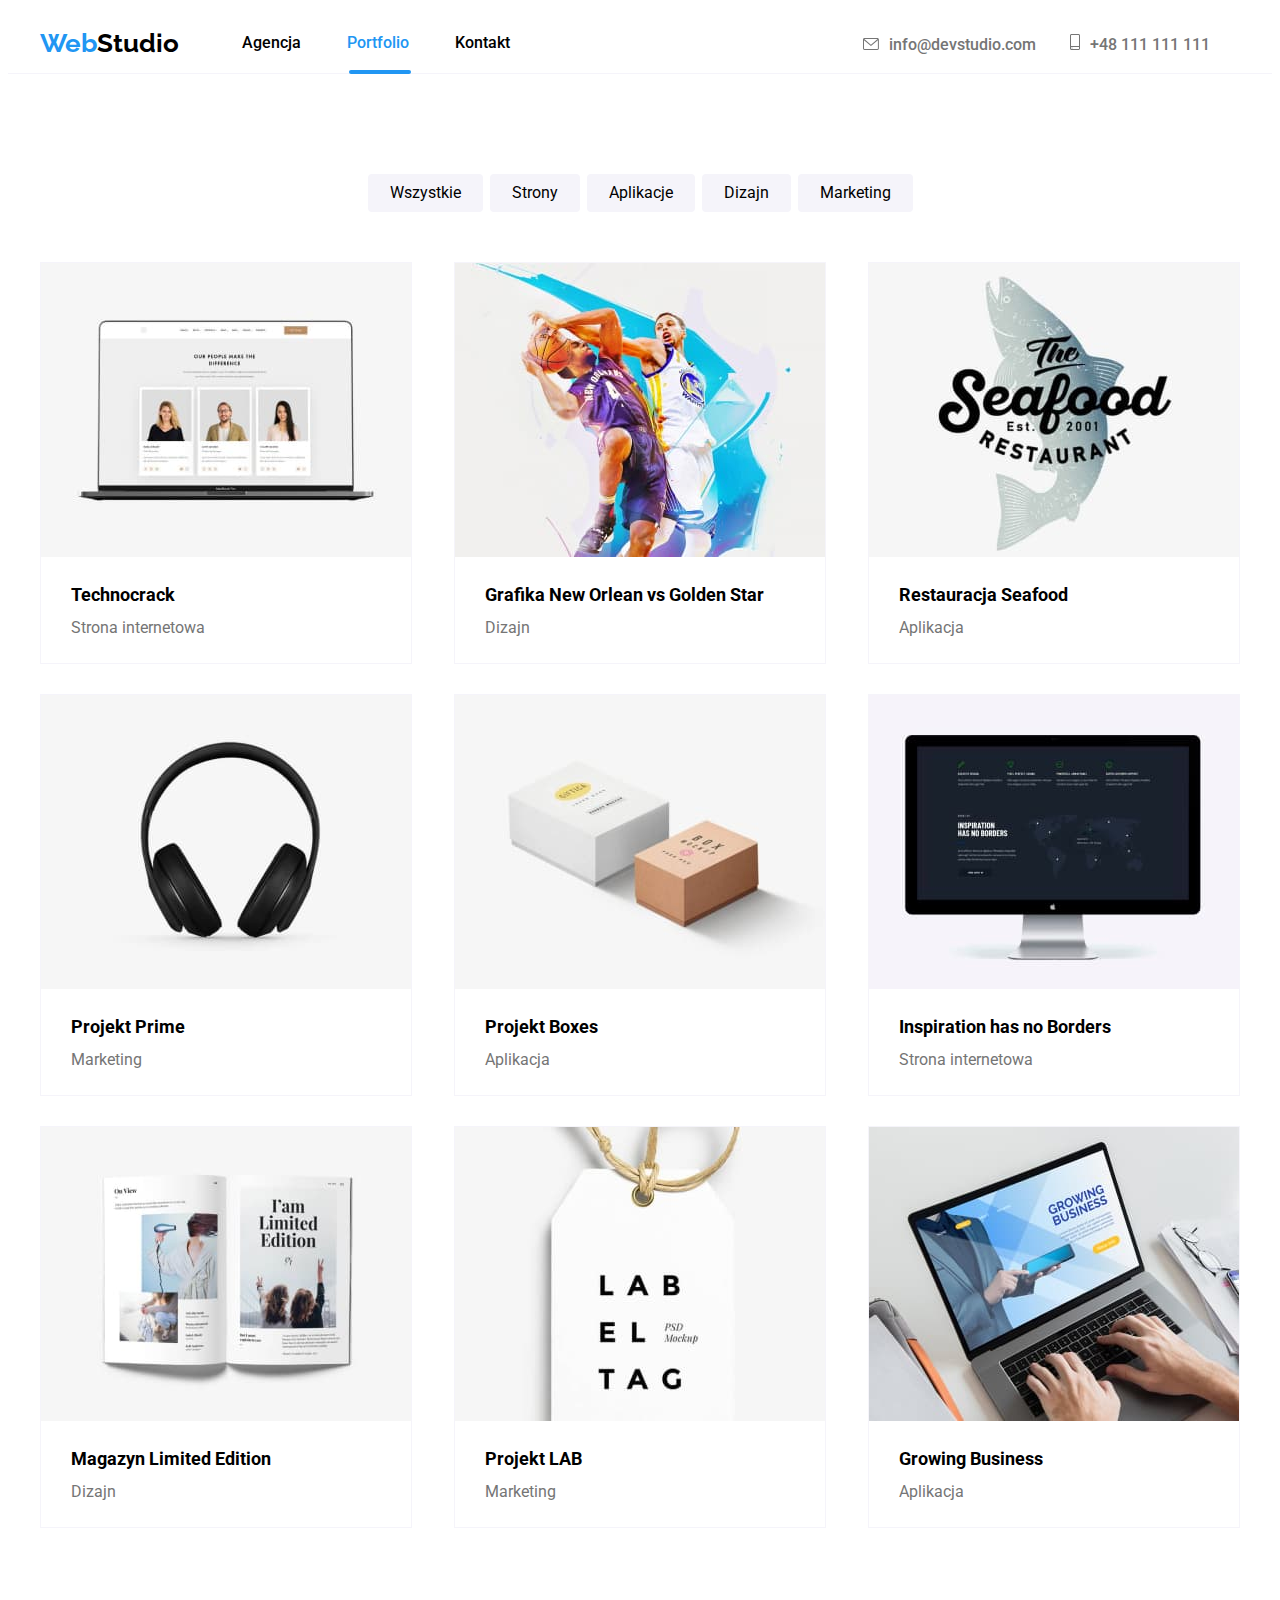
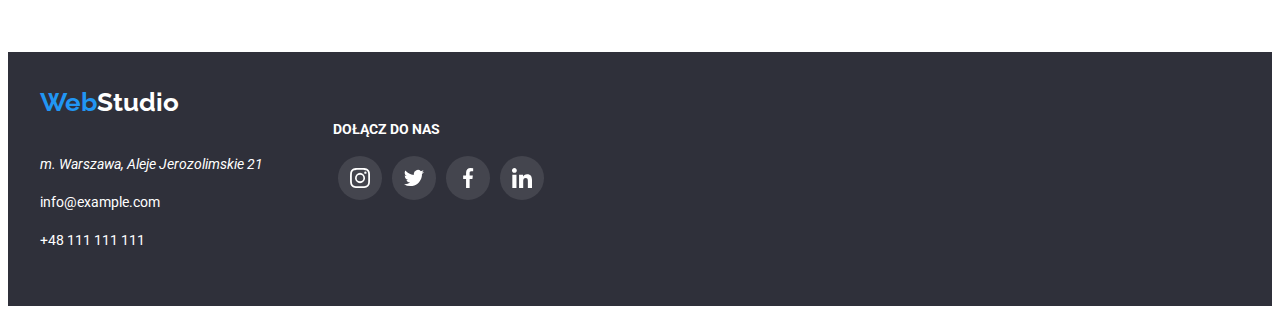
==== portfolio.html @ cbc731ed "first time" ====
<!DOCTYPE html><!--Format Pliku dla wyszukiwarki-->
<html lang="pl">
    <head>
        <title>Portfolio</title><!--Tytuł Strony-->
        <meta charset="utf-8"/><!--System kodowania-->
        <meta name="description" content="Drugie zadanie domowe"/><!--Opis strony-->
        <meta name="keywords" content="homework2, goit, fullstack, developer"/><!--Słowa klucz-->
        <link rel="stylesheet" href="https://cdnjs.cloudflare.com/ajax/libs/modern-normalize/1.1.0/modern-normalize.min.css" integrity="sha512-wpPYUAdjBVSE4KJnH1VR1HeZfpl1ub8YT/NKx4PuQ5NmX2tKuGu6U/JRp5y+Y8XG2tV+wKQpNHVUX03MfMFn9Q==" crossorigin="anonymous" referrerpolicy="no-referrer" />
        <link rel="stylesheet" href="./css/style.css"/>
        <link rel="preconnect" href="https://fonts.googleapis.com">
        <link rel="preconnect" href="https://fonts.gstatic.com" crossorigin>
        <link href="https://fonts.googleapis.com/css2?family=Raleway:wght@700&family=Roboto:wght@400;500;700;900&display=swap" rel="stylesheet">
    </head>
    <body> 
        <header><!--Nagłówek-->
            <div class="container header">
                <a class="box" href="https://bgal23.github.io/goit-markup-hw-06/">
                    <h4 class="logo"><span class="blue">Web</span>Studio</h4>
                </a><!--Główny link-->
                <nav><!--Nawigacja do podstron-->
                    <ul class="box">
                        <li class="item "><a class="link" href="https://bgal23.github.io/goit-markup-hw-06/">Agencja</a></li>
                        <li class="item special"><div class="line"></div><a class="link" href="./portfolio.html">Portfolio</a></li>
                        <li class="item"><a class="link" href="./kontakt.html">Kontakt</a></li>
                    </ul>
                </nav>
                <div class="box-right">
                    <span><a class="link-2" href="mailto:info@devstudio.com"><svg width="16px" height="12px">
                                <use href="./images/icons.svg#icon-envelope"></use>
                            </svg>info@devstudio.com</a></span><!--Mail-->
                    <span><a class="link-2" href="tel:+48111111111"><svg width="10px" height="16px">
                                <use href="./images/icons.svg#icon-smartphone"></use>
                            </svg>+48 111 111 111</a></span><!--Telefon-->
                </div>
            </div>
        </header>
        <main><!--Główna-->
            <div class="box-portfolio">
                <div class="box-buttons container">
                    <button type="button">Wszystkie</button>
                    <button type="button">Strony</button>
                    <button type="button">Aplikacje</button>
                    <button type="button">Dizajn</button>
                    <button type="button">Marketing</button>
                </div>
                <section class="section-fifth">
                    <div>
                        <ul class="box container">
                            <li class="item"><div class="note-box"><div class="note">Lorem ipsum dolor, sit amet consectetur adipisicing elit. Molestias unde, recusandae sunt tempore repellendus qui ipsa delectus sequi natus soluta. Sunt quod aliquam quas vel distinctio rerum debitis blanditiis praesentium.</div></div><img src="./images/img3.1.jpg" width="370" height="294" alt="laptop"><h4 class="font">Technocrack</h4><p class="font-2">Strona internetowa</p></li>
                            <li class="item"><div class="note-box"><div class="note">Lorem ipsum dolor sit amet, consectetur adipisicing elit. Itaque, cum molestiae? Ea amet, ab perspiciatis quo explicabo veniam laboriosam laborum ut. Non a eos molestias sequi alias doloremque quos ex?</div></div><img src="./images/img3.2.jpg" width="370" height="294" alt="basketball"><h4 class="font">Grafika New Orlean vs Golden Star</h4><p class="font-2">Dizajn</p></li>
                            <li class="item"><div class="note-box"><div class="note">Lorem ipsum dolor sit amet, consectetur adipisicing elit. Esse reiciendis commodi earum dignissimos molestias magnam distinctio dolor beatae non officia, adipisci tempora saepe ullam ex labore repellat maiores laboriosam molestiae.</div></div><img src="./images/img3.3.jpg" width="370" height="294" alt="logo fish"><h4 class="font">Restauracja Seafood</h4><p class="font-2">Aplikacja</p></li>
                            <li class="item"><div class="note-box"><div class="note">Lorem ipsum dolor sit amet consectetur adipisicing elit. Quam officia incidunt maxime non sequi atque voluptatem ipsum? Illum odit provident incidunt ipsa? Ducimus saepe repudiandae voluptatibus, consectetur delectus veritatis. Quidem!</div></div><img src="./images/img3.4.jpg" width="370" height="294" alt="headphones"><h4 class="font">Projekt Prime</h4><p class="font-2">Marketing</p></li>
                            <li class="item"><div class="note-box"><div class="note">Lorem ipsum dolor sit amet, consectetur adipisicing elit. Dolore aut natus dignissimos eius distinctio itaque a quis unde eligendi incidunt quibusdam totam corporis accusamus ipsa odio, quam animi quidem! Quo.</div></div><img src="./images/img3.5.jpg" width="370" height="294" alt="boxes"><h4 class="font">Projekt Boxes</h4><p class="font-2">Aplikacja</p></li>
                            <li class="item"><div class="note-box"><div class="note">Lorem ipsum dolor sit amet consectetur, adipisicing elit. Non tenetur, quia nam dignissimos dolore ducimus velit reiciendis. Laudantium, veritatis saepe amet omnis molestias quibusdam praesentium esse, qui, voluptatibus iure deserunt?</div></div><img src="./images/img3.6.jpg" width="370" height="294" alt="monitor"><h4 class="font">Inspiration has no Borders</h4><p class="font-2">Strona internetowa</p></li>
                            <li class="item"><div class="note-box"><div class="note">Lorem ipsum dolor sit amet, consectetur adipisicing elit. Explicabo delectus nam suscipit nisi illo debitis, ut ratione animi perspiciatis ipsa ab eum libero eaque praesentium ad. Facilis voluptate laudantium tempore?</div></div><img src="./images/img3.7.jpg" width="370" height="294" alt="book"><h4 class="font">Magazyn Limited Edition</h4><p class="font-2">Dizajn</p></li>
                            <li class="item"><div class="note-box"><div class="note">Lorem ipsum dolor sit amet consectetur adipisicing elit. Possimus, saepe temporibus, velit laborum aliquam, adipisci itaque odit eum fugiat expedita amet assumenda omnis nihil harum repellendus facilis eveniet consectetur numquam.</div></div><img src="./images/img3.8.jpg" width="370" height="294" alt="tag"><h4 class="font">Projekt LAB</h4><p class="font-2">Marketing</p></li>
                            <li class="item"><div class="note-box"><div class="note">Lorem ipsum dolor sit amet consectetur, adipisicing elit. Ullam, est possimus. Doloremque dolorum sunt eaque quam maxime enim? Praesentium iusto velit id aut earum fugiat, laborum quibusdam perferendis accusamus voluptas?</div></div><img src="./images/img3.9.jpg" width="370" height="294" alt="laptop"><h4 class="font">Growing Business</h4><p class="font-2">Aplikacja</p></li>
                        </ul>
                    </div>
                </section>
            </div>
        </main>
        <footer><!--Stopka-->
            <div class="footer container">
                <div>
                    <h4 class="logo"><span class="blue">Web</span>Studio</h4>
                    <address><p>m. Warszawa, Aleje Jerozolimskie 21</p></address><!--Adres-->
                    <p>info@example.com</p>
                    <p>+48 111 111 111</p>
                </div>
                <div class="box">
                    <h5 class="font">DOŁĄCZ DO NAS</h5>
                    <ul class="item">
                        <li><svg class="icon" width="44px" height="44px"><use href="./images/icons.svg#icon-instagram"></use></svg></li>
                        <li><svg class="icon" width="44px" height="44px"><use href="./images/icons.svg#icon-twitter"></use></svg></li>
                        <li><svg class="icon" width="44px" height="44px"><use href="./images/icons.svg#icon-facebook"></use></svg></li>
                        <li><svg class="icon" width="44px" height="44px"><use href="./images/icons.svg#icon-linkedin"></use></svg></li>
                    </ul>
                </div>
            </div>
        </footer>
    </body>
</html>
---- css/style.css ----
:root {
    --black-color: #000000;
    --white-color: #ffffff;
    --dark-color: #2F303A;
    --blue-color: #2196F3;
    --grey-color: #757575;
    --light-color: #F5F4FA;
    --light2-color: #AFB1B8;
} 
body {
    color: var(--grey-color);
    font-family: 'Roboto', sans-serif;
    font-size: 14px;
    font-weight: 400;
    line-height: 16px;
}

header {
    background-color: var(--white-color);
    font-weight: 500;
    color: var(--black-color);
    font-size: 16px;
    height: 80px;
}
footer {
    background: var(--dark-color);
    color: var(--white-color);
    line-height: 1.5rem;
    display: flex;
    flex-direction: column;
}
.logo {
    font-family: 'Raleway';
    font-weight: 700;
    font-size: 26px;
    line-height: 1.9375rem;
}
.logo .blue {
    color:  var(--blue-color);
}
.section-first {
    background-image: linear-gradient(rgba(47, 48, 58, 0.4),rgba(47, 48, 58, 0.4)), url(../images/background.jpg);
    background-repeat: no-repeat;
    background-position: 50%;
    background-size: 1600px;
    color: var(--white-color);
    font-weight: 900;
    font-size: 44px;
    line-height: 4.75rem;
    display: flex;
    flex-direction: column;
    justify-content: center;
    height: 600px;
    margin: auto;
    text-align: center;
    border-top: 1px solid var(--light-color);
}    
.section-first .item {
    max-width: 900px;
    margin: 100px auto 0;
}
.section-second .font{
    color: var(--black-color);
    font-weight: 700;
    text-transform: uppercase;
    padding: 0 30px 0;
}
.section-second .item {
    line-height: 1.5rem;
    padding: 0 30px;
}
.section-second .icon {
    width: 270px;
    height: 120px;
    margin-left: 25px;
    background-color: var(--light-color);
    border-radius: 4px;
} 
.section-third .big-font {
    font-weight: 700;
    font-size: 36px;
    line-height: 2.625rem;
    color: var(--black-color);
    display: flex;
    justify-content: center;
    align-items: center;
    margin: 50px;
}
.section-fourth {
    background: var(--light-color);
    font-weight: 500;
    font-size: 16px;
    line-height: 1.1875rem;
}
.section-fourth .big-font {
    font-weight: 700;
    font-size: 36px;
    line-height: 2.625rem;
    color: var(--black-color);
    display: flex;
    justify-content: center;
    align-items: center;
    margin-top: 94px;
}
.section-fourth .font {
    font-weight: 500;
    color: var(--black-color);
}
.section-4 .big-font {
    font-weight: 700;
    font-size: 36px;
    line-height: 2.625rem;
    color: var(--black-color);
    display: flex;
    justify-content: center;
    align-items: center;
    margin-top: 94px;
}
.section-4 .box {
list-style-type: none;
display: flex;
justify-content: space-between;
padding: 0;
margin-bottom: 94px;
}
.section-4 .icon {
    border: 1px solid var(--light2-color);
    fill: var(--light2-color);
    border-radius: 4px;
    cursor: pointer;
}
.section-4 .icon:hover {
    border: 1px solid var(--blue-color);
    fill: var(--blue-color);
}
.section-fifth {
    font-size: 16px;
    line-height: 1.875rem;
}
.section-fifth .font{
    font-weight: 700;
    font-size: 18px;
    line-height: 2.25rem;
    color:  var(--black-color);
    margin: 20px 0 0 30px;

}
.section-fifth .font-2{
    margin-left: 30px;
    margin:0 0 20px 30px;
}
a {
    text-decoration: none;
    color: var(--black-color);
}
.special a {
    color: var(--blue-color);
}
.link:hover {
    color: var(--blue-color);
}
.link-2 {
    color: var(--grey-color);
    margin-right: 30px;
    fill: var(--grey-color);
}
.link-2 > svg {
    margin-right: 10px;
}
.link-2:hover {
    color: var(--blue-color);
    fill: var(--blue-color);
}
button {
    background: var(--light-color);
    color: var(--black-color);
    cursor: pointer;
    font-weight: 500px;
    font-size: 16px;
    border-radius: 4px;
    border: none;
    font-family: 'Roboto', sans-serif;
    line-height: 1.625rem;
}
button:hover {
    background: var(--blue-color);
    color: var(--light-color);
}
.order {
    background: var(--blue-color);
    color: var(--light-color);
    width: 200px;
    min-height: 50px;
    margin: 30px auto 100px;
}
.container {
    width: 1200px;
    margin: 0 auto;
}
.header {
    display: flex;
    align-items: center;
    margin-top: -15px;
}
.header .box {
    display: flex;
    list-style-type: none;
}
.header .box-right {
    margin-left: auto;
}
.item {
    padding: 0 23px 0;
}
.special a::after {
    content: "";
    position: absolute;
    width: 62px;
    margin-top: 35px;
    margin-left: -60px;
    height: 4px;
    background-color: var(--blue-color);
    border-radius: 2px;
}
.section-second .box {
    display: flex;
    justify-content: space-between;
    align-items: flex-start;
    margin: 94px -30px 94px;
    list-style-type: none;
    padding: 0;
}
.section-third .box { 
    display: flex;
    justify-content: space-between;
    list-style-type: none;
    padding: 0;
    margin-bottom: -70px;
}
.section-third .item {
    padding: 0;
}
.section-third .label {
    position: relative;
    display: flex;
    justify-content: center;
    align-items: center;
    text-transform: uppercase;
    font-weight: 700;
    line-height: 16px;
    letter-spacing: .05em;
    background-color: rgba(47, 48, 58, 0.8);
    width: 370px;
    height: 70px;
    top: -73px;
    color: var(--white-color);
}
.section-fourth .box-top {
    display: flex;
    flex-direction: column;
    margin-top: 94px;
    padding-bottom: 94px;
}
.section-fourth .box-bottom {
    display: flex;
    justify-content: space-between;
    padding: 0;
}
.box-bottom .icon {
    margin: 16px 5px 30px;
    background-color: transparent;
    fill: var(--light2-color);
    cursor: pointer;
}
.box-bottom .icon:hover {
    background-color: var(--blue-color);
    fill: var(--white-color);
    border-radius: 22px;
}
.section-fourth .item {
    padding: 0;
    display: flex;
    flex-direction: column;
    align-items: center;
    background-color: var(--white-color);
    box-shadow: 0px 1px 3px rgba(0, 0, 0, 0.12), 0px 1px 1px rgba(0, 0, 0, 0.14), 0px 2px 1px rgba(0, 0, 0, 0.2);
    border-radius: 0px 0px 4px 4px;
}
.footer {
    display: flex;
    justify-content: flex-start;
    padding-bottom: 40px;
}
.footer .font {
    font-weight: 700;
    font-size: 14px;
    line-height: 16px;
    margin-bottom: 5px;
}
.footer .box {
    display: flex;
    flex-direction: column;
    margin-left: 70px;
    justify-content: center;
}
.footer .item {
    list-style-type: none;
    display: flex;
    padding: 0;
}
.footer .icon {
    fill: var(--white-color);
    background-color: rgba(255, 255, 255, 0.1);
    border-radius: 22px;
    margin: 0 5px 0;
    cursor: pointer;
}
.footer .icon:hover {
    fill: var(--white-color);
    background-color: var(--blue-color);
    border-radius: 22px;
}
.box-portfolio {
    display: flex;
    flex-direction: column;
    border-top: 1px solid var(--light-color);
    padding: 100px 0 0 ;
}
.box-buttons {
    width: 545px;
    display: flex;
    justify-content: space-between;
    height: 38px;
}
.box-buttons button {
    padding: 0 22px 0;
}
.box-buttons button:hover {
    box-shadow: 0px 3px 1px rgba(0, 0, 0, 0.1), 0px 1px 2px rgba(0, 0, 0, 0.08), 0px 2px 2px rgba(0, 0, 0, 0.12);
}
.box-buttons button:focus {
    box-shadow: inset 1px 1px 5px rgba(0, 0, 0, 0.1), 1px 1px 5px rgba(0, 0, 0, 0.1), 0 0 0 rgba(0, 0, 0, 0.12);
}
.section-fifth .box {
    margin: 50px auto 94px;
    display: flex;
    justify-content: space-between;
    flex-wrap: wrap;
    list-style-type: none;
    padding: 0;
}
.section-fifth .item {
    padding: 0;
    border: 1px solid var(--light-color);
    display: flex;
    flex-direction: column;
    margin-bottom: 30px;
    align-items: flex-start;
    cursor: pointer;
}
.section-fifth .item:hover {
    box-shadow: 0px 1px 1px rgba(0, 0, 0, 0.12), 0px 4px 4px rgba(0, 0, 0, 0.06), 1px 4px 6px rgba(0, 0, 0, 0.16);
}
.item .note-box {
    position:absolute;
    width: 370px;
    height: 294px;
    overflow: hidden;
}
.item .note {
    position: absolute;
    width: 370px;
    height: 294px;
    background-color: var(--blue-color);
    border-radius: 3px;
    opacity: 0.9;
    transform: translateY(100%);
    transition: 0.25s cubic-bezier(0.4, 0, 0.2, 1);
    color: var(--white-color);
    font-size: 18px;
    font-weight: 400;
    padding: 23px 45px 45px 23px;
    font-family: 'Roboto', sans-serif;
}
.item:hover .note {
    transform: translateY(0);
}
.backdrop {
    position: fixed;
    height: 100%;
    width: 100%;
    top: 0%;
    right: 0%;
    animation: backdropOpen 1s forwards 1 ease-in-out;
}
.modal {
    position: fixed;
    height: 581px;
    width: 528px;
    top: 19%;
    right: 34%;
    background-color:var(--white-color);
    box-shadow: 0px 1px 3px rgba(0, 0, 0, 0.12), 0px 1px 1px rgba(0, 0, 0, 0.14), 0px 2px 1px rgba(0, 0, 0, 0.2);
    border-radius: 4px;
    animation: modalOpen 1s forwards 1 ease-in-out;
}
.btm {
    position: relative;
    right: -93%;
    top: 6px;
    width: 30px;
    height: 30px;
    border-radius: 15px;
}
.is-hidden {
    opacity: 0;
    visibility: hidden;
    pointer-events: none;
}
@keyframes backdropOpen {
    0% {
        background-color: transparent;
    }
    100% {
        background-color:rgba(0, 0, 0, 0.4);
    }
}
@keyframes modalOpen {
    0% {
        transform: scale(0);
        background-color: transparent;
    }
    100% {
        transform: scale(1);
    }
}
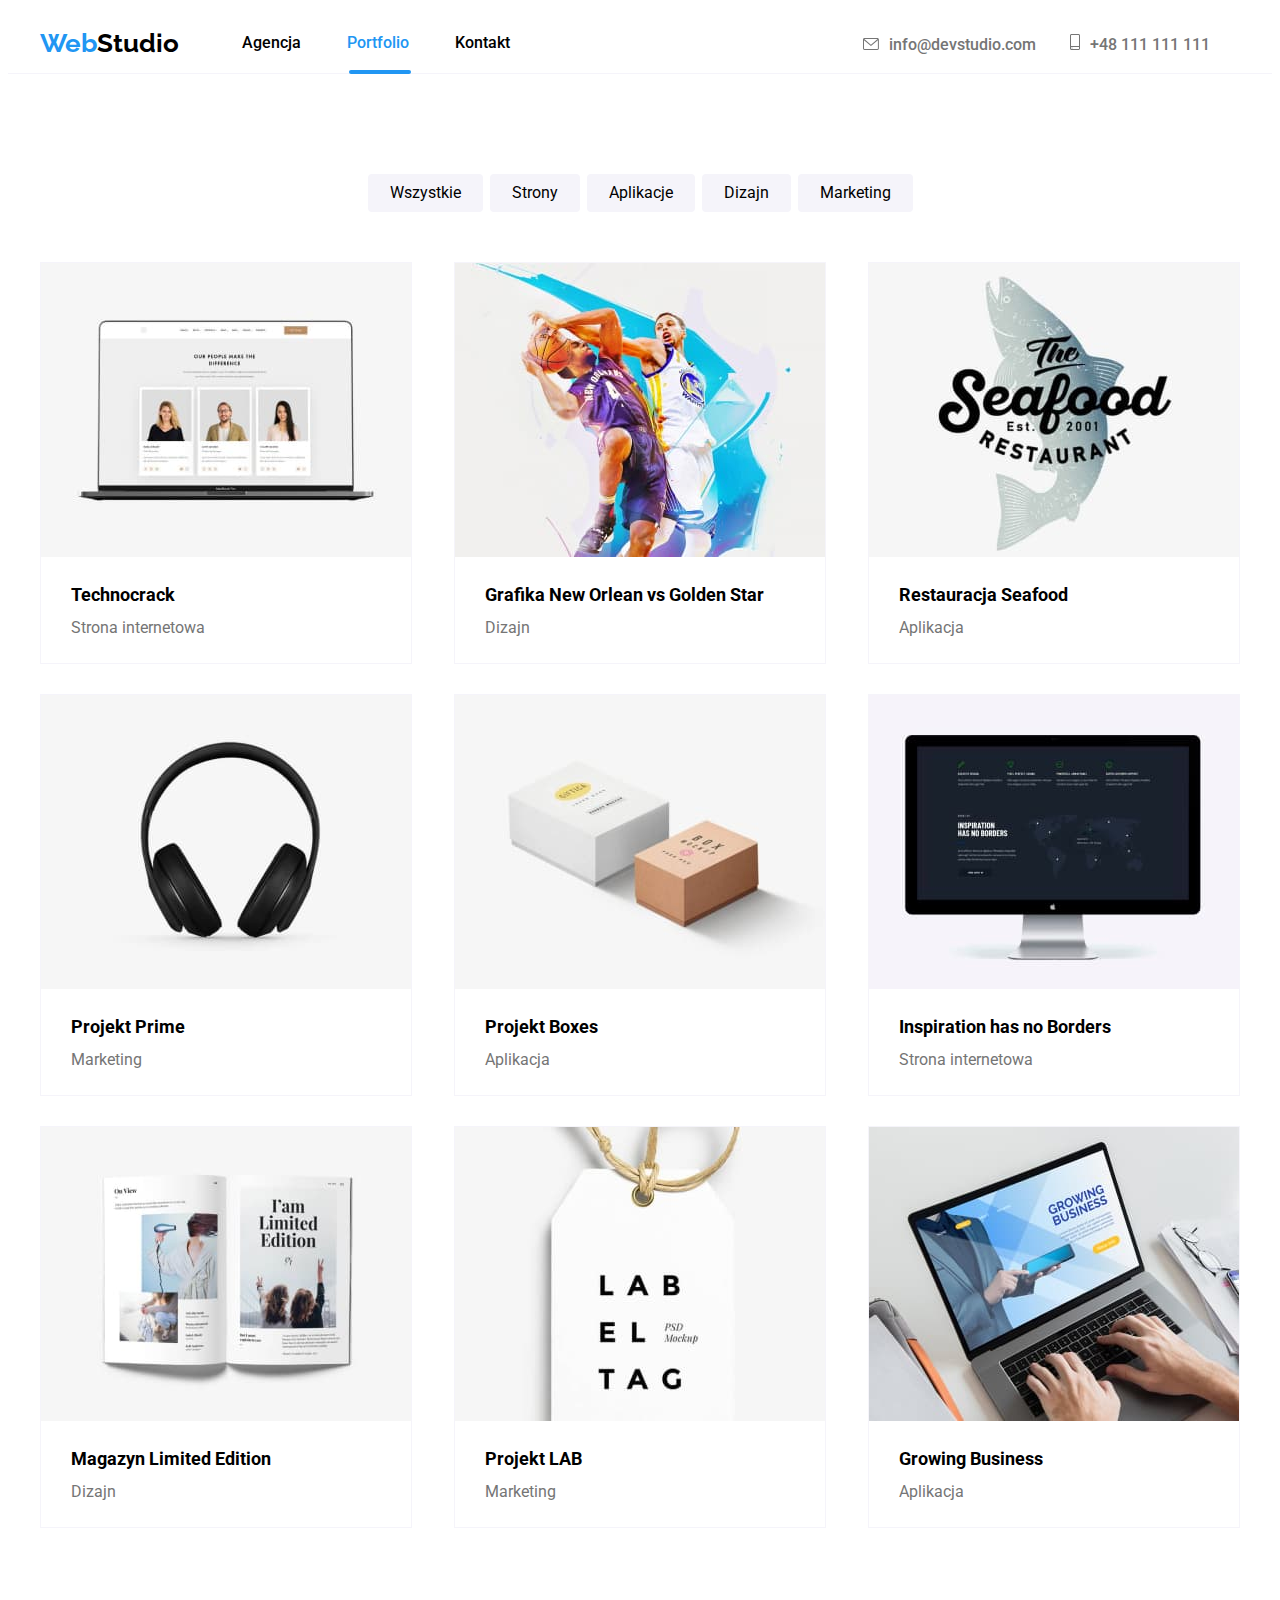
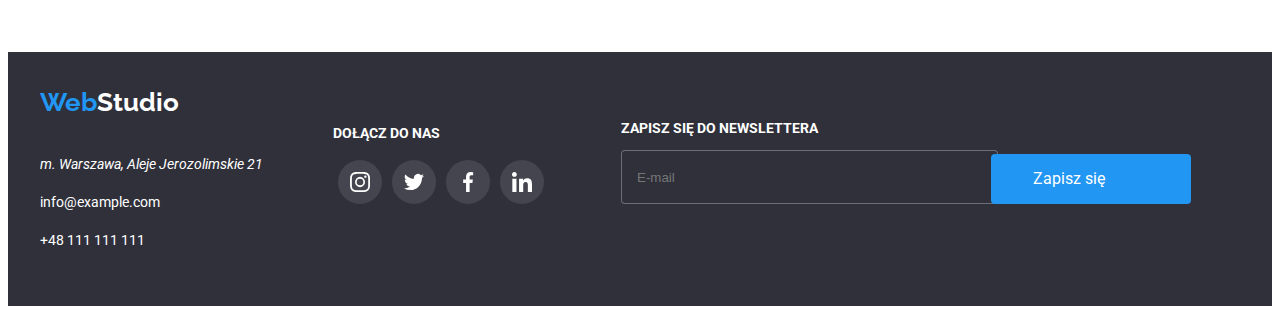
==== commit 915acb50: "1 time" ====
--- a/portfolio.html
+++ b/portfolio.html
@@ -77,6 +77,15 @@
                         <li><svg class="icon" width="44px" height="44px"><use href="./images/icons.svg#icon-linkedin"></use></svg></li>
                     </ul>
                 </div>
+                <form name="newsletter" class="newsletter">
+                    <label>
+                        <p>ZAPISZ SIĘ DO NEWSLETTERA</p>
+                        <input type="email" name="newsletter" placeholder="E-mail" />
+                    </label>
+                    <button type="submit">Zapisz się<svg width="24px" height="24px">
+                            <use href="./images/icons2.svg#icon-send"></use>
+                        </svg></button>
+                </form>
             </div>
         </footer>
     </body>
--- a/css/style.css
+++ b/css/style.css
@@ -300,8 +300,7 @@
 .footer .box {
     display: flex;
     flex-direction: column;
-    margin-left: 70px;
-    justify-content: center;
+    margin: 50px 0 0 70px;
 }
 .footer .item {
     list-style-type: none;
@@ -407,7 +406,7 @@
 .btm {
     position: relative;
     right: -93%;
-    top: 6px;
+    bottom: 92%;
     width: 30px;
     height: 30px;
     border-radius: 15px;
@@ -433,4 +432,108 @@
     100% {
         transform: scale(1);
     }
-}+}
+.newsletter {
+    display: flex;
+    width: 100;
+    height: 86px;
+    margin: 66px 0 0 72px;
+    font-weight: 700;
+    line-height: 16px;
+    align-items: flex-end;
+}
+.newsletter label {
+    display: flex;
+    flex-direction: column;
+    width: 358px;
+}
+.newsletter button {
+    width: 200px;
+    height: 50px;
+    margin-left: 12px;
+    background-color: var(--blue-color);
+    color: var(--white-color);
+    border-radius: 4px;
+    display: flex;
+    justify-content: center;
+    align-items: center;
+}
+.newsletter input {
+    width: 100%;
+    height: 50px;
+    background-color: var(--dark-color);
+    border: 1px solid rgba(255, 255, 255, 0.3);
+    border-radius: 4px;
+    padding-left: 15px;
+}
+.newsletter input:focus {
+    background-color: var(--white-color);
+}
+.newsletter svg {
+    fill:var(--white-color);
+    margin-left: 20px;
+}
+.modalform {
+    display: flex;
+    justify-content: center;
+    align-items: center;
+    margin: auto;
+    flex-direction: column;
+    width: 448px;
+}
+.modalform h4 {
+    font-weight: 700;
+    font-size: 20px;
+    line-height: 23px;
+    color: var(--black-color);
+    margin-top: 40px;
+}
+.modalform label:nth-child(-n + 5) {
+    font-size: 12px;
+}
+.modalform input {
+    width: 448px;
+    height: 40px;
+    margin-bottom: 10px;
+    padding-left: 30px;
+}
+.modalform textarea {
+    width: 448px;
+    height: 120px;
+    resize: none;
+    margin-bottom: 20px;
+    padding: 12px 16px 12px 16px;
+}
+.checkbox input {
+    width: 16px;
+    height: 16px;
+    margin-bottom:30px;
+}
+.modalform a {
+    color: var(--blue-color);
+    text-decoration: underline;
+    cursor: pointer;
+}
+.modalform button {
+    width: 200px;
+    height: 50px;
+    background-color: var(--blue-color);
+    color:var(--white-color);
+}
+.modalform button:hover {
+    box-shadow: 0px 1px 3px rgba(0, 0, 0, 0.12), 0px 1px 1px rgba(0, 0, 0, 0.14), 0px 2px 1px rgba(0, 0, 0, 0.2);
+}
+.modalform svg {
+    position: absolute;
+    left: 50px;
+    margin-top: 15px;
+}
+label div:focus,
+label div:hover {
+    fill: var(--blue-color);
+}
+.border:focus,
+.border:hover {
+    border: 1px solid var(--blue-color);
+    border-radius: 4px;
+}
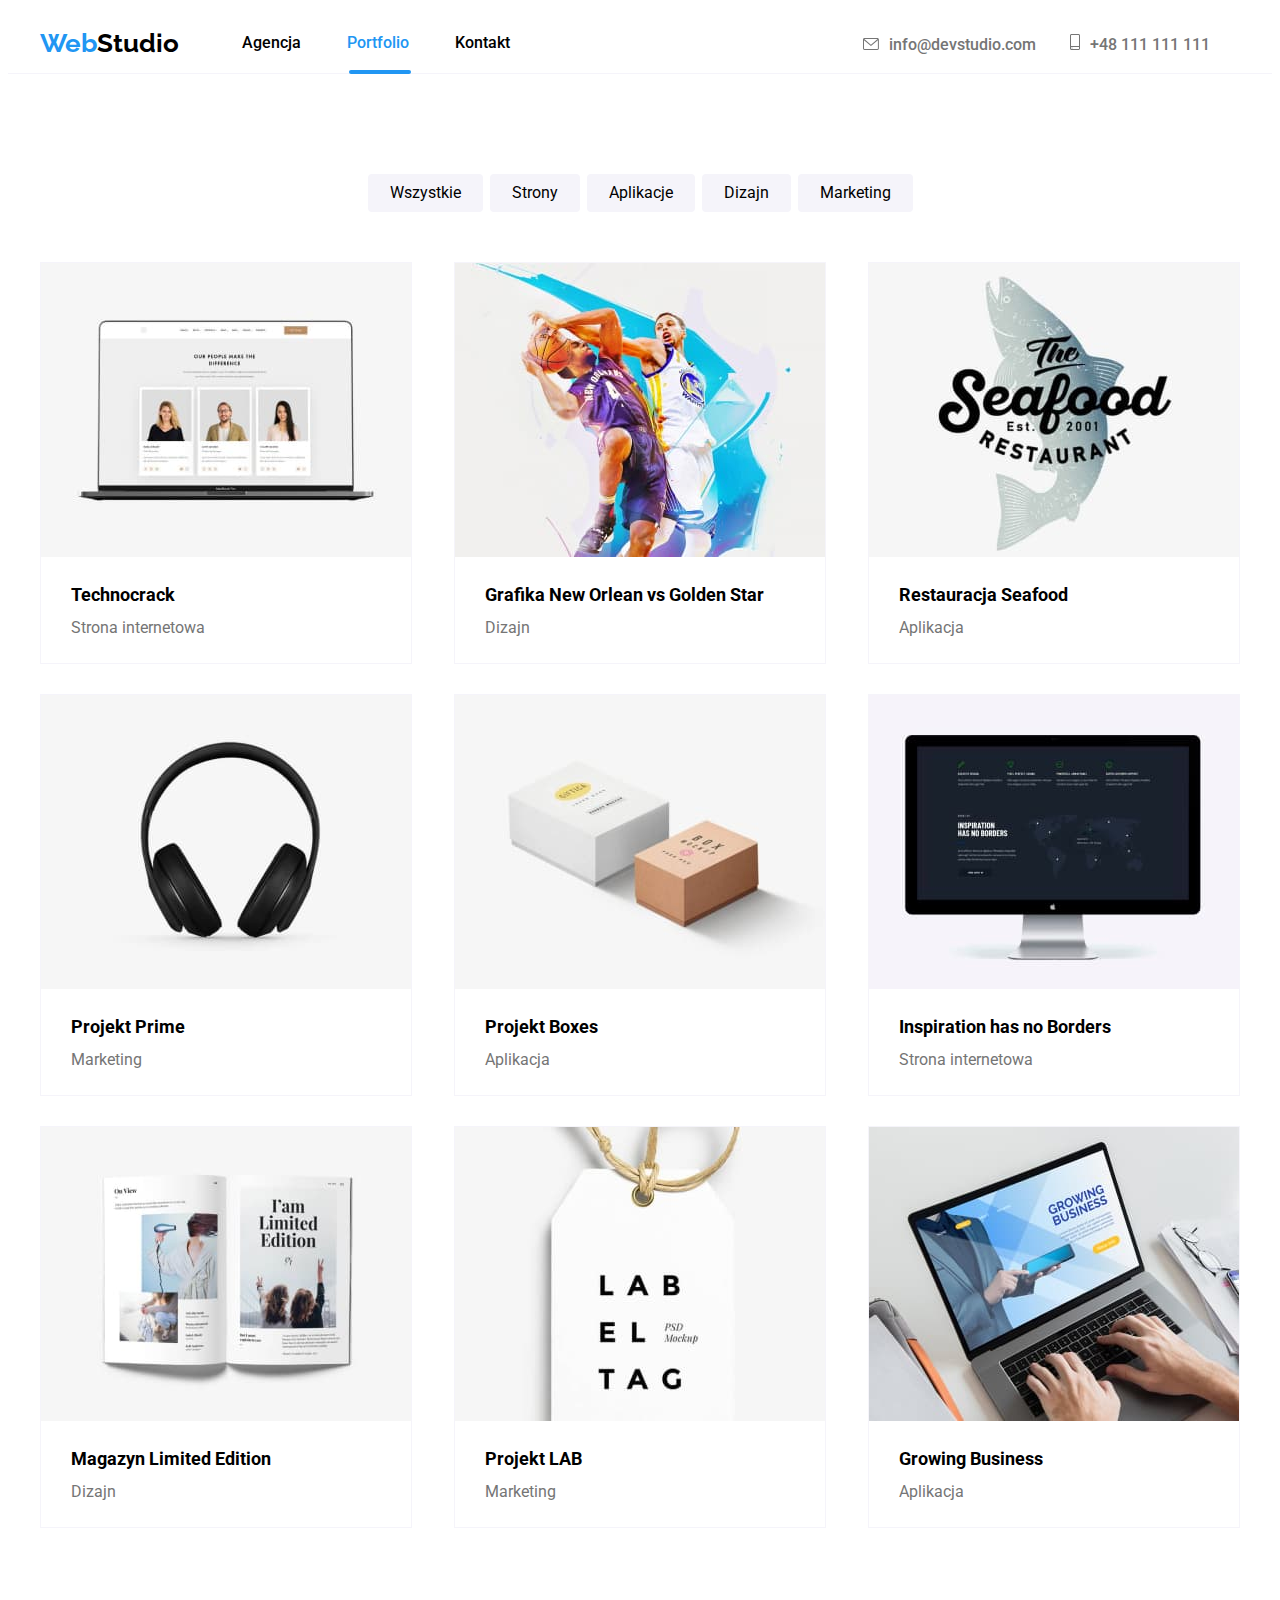
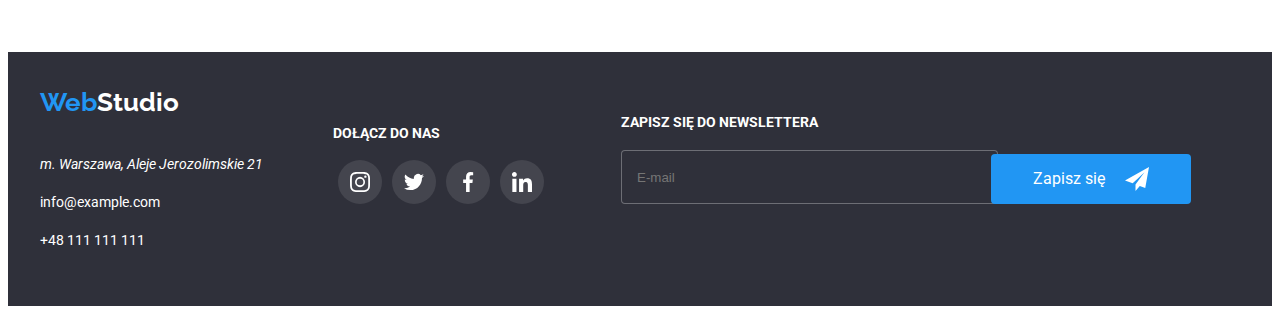
==== commit 3bd7a102: "portfolio" ====
--- a/portfolio.html
+++ b/portfolio.html
@@ -79,11 +79,11 @@
                 </div>
                 <form name="newsletter" class="newsletter">
                     <label>
-                        <p>ZAPISZ SIĘ DO NEWSLETTERA</p>
+                        ZAPISZ SIĘ DO NEWSLETTERA
                         <input type="email" name="newsletter" placeholder="E-mail" />
                     </label>
                     <button type="submit">Zapisz się<svg width="24px" height="24px">
-                            <use href="./images/icons2.svg#icon-send"></use>
+                            <use href="./images/icons.svg#icon-send"></use>
                         </svg></button>
                 </form>
             </div>
--- a/css/style.css
+++ b/css/style.css
@@ -465,6 +465,7 @@
     border: 1px solid rgba(255, 255, 255, 0.3);
     border-radius: 4px;
     padding-left: 15px;
+    margin-top: 20px;
 }
 .newsletter input:focus {
     background-color: var(--white-color);
@@ -526,10 +527,10 @@
 .modalform svg {
     position: absolute;
     left: 50px;
-    margin-top: 15px;
-}
-label div:focus,
-label div:hover {
+    margin-top: 30px;
+}
+.modalform .icon:focus,
+.modalform .icon:hover {
     fill: var(--blue-color);
 }
 .border:focus,
